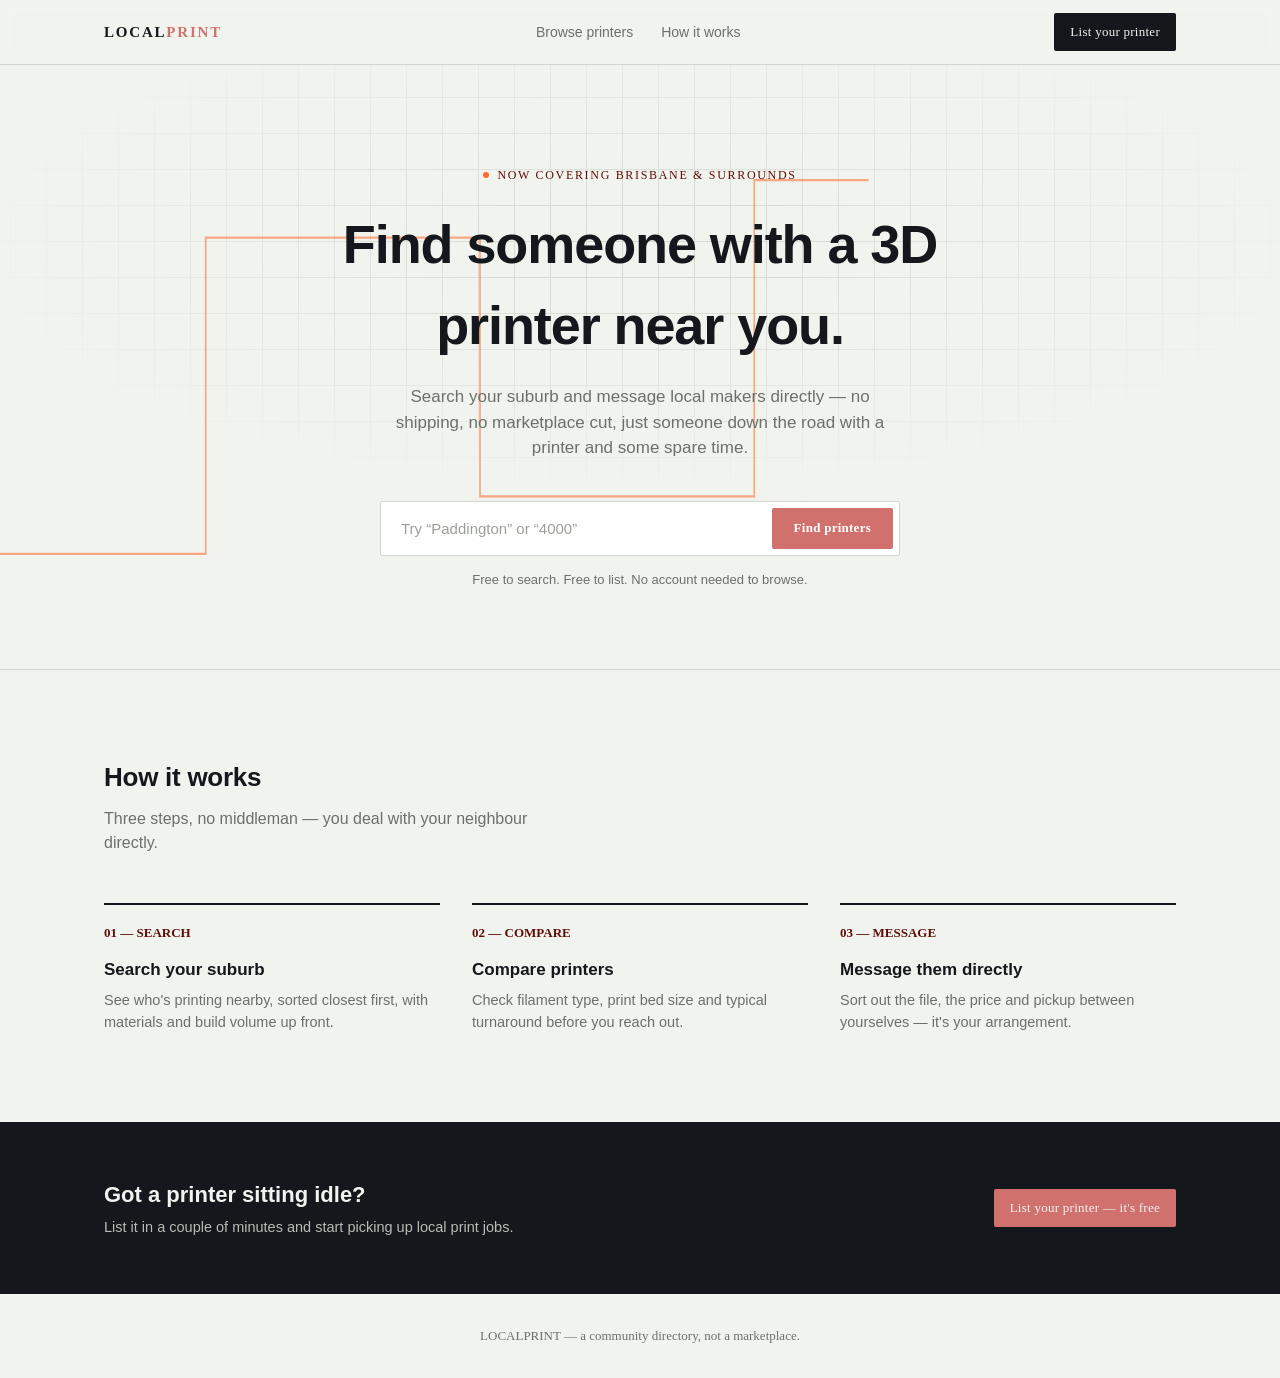
==== assets/index.html @ 0837d03c "stage 1 htmls and basic database" ====
<!DOCTYPE html>
<html lang="en-AU">
<head>
<meta charset="UTF-8">
<meta name="viewport" content="width=device-width, initial-scale=1.0">
<title>LocalPrint — Find a 3D printer near you</title>
<link rel="stylesheet" href="theme.css">
<style>
  *{box-sizing:border-box; margin:0; padding:0;}
  html{scroll-behavior:smooth;}
  body{
    background:var(--paper);
    color:var(--ink);
    font-family:var(--font-body);
    line-height:1.5;
    -webkit-font-smoothing:antialiased;
  }
  .mono{font-family:var(--font-mono);}
  a{color:inherit;}
  .wrap{max-width:1120px; margin:0 auto; padding:0 24px;}

  /* Header */
  header{
    position:sticky; top:0; z-index:20;
    background:rgba(241,243,239,0.92);
    backdrop-filter:blur(6px);
    border-bottom:1px solid var(--line);
  }
  .nav{
    display:flex; align-items:center; justify-content:space-between;
    height:64px;
  }
  .wordmark{
    font-family:var(--font-mono);
    font-weight:600;
    font-size:15px;
    letter-spacing:0.12em;
    text-decoration:none;
  }
  .wordmark span{color:var(--light-red);}
  .navlinks{display:flex; gap:28px; align-items:center; list-style:none;}
  .navlinks a{
    font-size:14px; text-decoration:none; color:var(--muted);
    transition:color .15s ease;
  }
  .navlinks a:hover, .navlinks a:focus-visible{color:var(--ink);}
  .btn-list{
    font-family:var(--font-mono);
    font-size:13px; font-weight:500;
    background:var(--ink); color:var(--paper);
    padding:9px 16px; border-radius:var(--radius);
    text-decoration:none; letter-spacing:0.02em;
    transition:background .15s ease;
  }
  .btn-list:hover, .btn-list:focus-visible{background:var(--red);}

  /* Hero */
  .hero{
    position:relative;
    overflow:hidden;
    border-bottom:1px solid var(--line);
    background-image:
      linear-gradient(var(--line) 1px, transparent 1px),
      linear-gradient(90deg, var(--line) 1px, transparent 1px);
    background-size:36px 36px;
    background-position:center;
  }
  .hero::before{
    content:"";
    position:absolute; inset:0;
    background:radial-gradient(ellipse 70% 55% at 50% 30%, rgba(241,243,239,0) 0%, var(--paper) 78%);
    pointer-events:none;
  }
  .hero-inner{
    position:relative; z-index:2;
    padding:96px 24px 80px;
    text-align:center;
  }
  .eyebrow{
    font-family:var(--font-mono);
    font-size:12px; letter-spacing:0.14em; text-transform:uppercase;
    color:var(--red);
    display:inline-flex; align-items:center; gap:8px;
    margin-bottom:20px;
  }
  .eyebrow .dot{
    width:6px; height:6px; border-radius:50%; background:var(--signal);
    animation:pulse 2.2s ease-in-out infinite;
  }
  @keyframes pulse{
    0%,100%{opacity:1;} 50%{opacity:.35;}
  }
  h1{
    font-size:clamp(32px, 5vw, 54px);
    font-weight:700;
    letter-spacing:-0.02em;
    max-width:760px;
    margin:0 auto 18px;
  }
  .hero p.sub{
    max-width:520px; margin:0 auto 40px;
    color:var(--muted);
    font-size:17px;
  }
  .searchbox{
    display:flex; max-width:520px; margin:0 auto;
    background:var(--paper-raised);
    border:1px solid var(--line);
    border-radius:var(--radius);
    padding:6px;
    gap:6px;
  }
  .searchbox input{
    flex:1;
    border:none; outline:none; background:transparent;
    font-family:var(--font-body);
    font-size:15px;
    padding:12px 14px;
    color:var(--ink);
  }
  .searchbox input::placeholder{color:#9AA098;}
  .searchbox button{
    font-family:var(--font-mono);
    font-weight:600; font-size:13px; letter-spacing:0.02em;
    background:var(--light-red); color:#fff;
    border:none; border-radius:var(--radius);
    padding:0 22px;
    cursor:pointer;
    transition:background .15s ease;
  }
  .searchbox button:hover, .searchbox button:focus-visible{background:var(--red);}
  .hint{
    margin-top:14px; font-size:13px; color:var(--muted);
  }

  /* nozzle path svg */
  .nozzle-svg{
    position:absolute; inset:0; width:100%; height:100%;
    z-index:1;
  }
  .nozzle-path{
    fill:none;
    stroke:var(--signal);
    stroke-width:1.5;
    opacity:0.55;
  }
  @media (prefers-reduced-motion: no-preference){
    .nozzle-path{
      stroke-dasharray:1400;
      stroke-dashoffset:1400;
      animation:draw 2s cubic-bezier(.4,0,.2,1) forwards .2s;
    }
  }
  @keyframes draw{ to{stroke-dashoffset:0;} }

  /* How it works */
  .how{padding:88px 24px;}
  .how h2{
    font-size:26px; margin-bottom:10px; letter-spacing:-0.01em;
  }
  .how p.lede{color:var(--muted); max-width:480px; margin-bottom:48px;}
  .steps{
    display:grid; grid-template-columns:repeat(3, 1fr); gap:32px;
  }
  .step{
    border-top:2px solid var(--ink);
    padding-top:18px;
  }
  .step .num{
    font-family:var(--font-mono);
    font-size:13px; color:var(--red); font-weight:600;
    display:block; margin-bottom:14px;
  }
  .step h3{font-size:17px; margin-bottom:8px;}
  .step p{color:var(--muted); font-size:14.5px;}

  /* CTA strip */
  .cta{
    background:var(--ink); color:var(--paper);
    padding:56px 24px;
  }
  .cta-inner{
    display:flex; align-items:center; justify-content:space-between; gap:24px;
    flex-wrap:wrap;
  }
  .cta h3{font-size:22px; font-weight:600; max-width:420px;}
  .cta p{color:#B7BDB2; font-size:14.5px; margin-top:6px; max-width:420px;}
  .cta .btn-list{background:var(--light-red);}
  .cta .btn-list:hover{background:#22b5ab;}

  footer{
    padding:32px 24px; text-align:center;
    font-size:13px; color:var(--muted);
    font-family:var(--font-mono);
  }

  @media (max-width:760px){
    .steps{grid-template-columns:1fr;}
    .navlinks{display:none;}
    .searchbox{flex-direction:column;}
    .searchbox button{padding:12px; margin-top:2px;}
  }
</style>
</head>
<body>

<header>
  <div class="wrap nav">
    <a href="index.html" class="wordmark">LOCAL<span>PRINT</span></a>
    <ul class="navlinks">
      <li><a href="search.html">Browse printers</a></li>
      <li><a href="#how">How it works</a></li>
    </ul>
    <a href="signup.html" class="btn-list">List your printer</a>
  </div>
</header>

<section class="hero">
  <svg class="nozzle-svg" viewBox="0 0 1120 420" preserveAspectRatio="none" aria-hidden="true">
    <path class="nozzle-path" d="M -20 340 L 180 340 L 180 120 L 420 120 L 420 300 L 660 300 L 660 80 L 900 80 L 900 260 L 1140 260" />
  </svg>
  <div class="hero-inner">
    <span class="eyebrow"><span class="dot"></span> Now covering Brisbane &amp; surrounds</span>
    <h1>Find someone with a 3D printer near you.</h1>
    <p class="sub">Search your suburb and message local makers directly — no shipping, no marketplace cut, just someone down the road with a printer and some spare time.</p>
    <form class="searchbox" onsubmit="handleSearch(event)">
      <input type="text" id="suburbInput" placeholder="Try “Paddington” or “4000”" autocomplete="off">
      <button type="submit">Find printers</button>
    </form>
    <p class="hint">Free to search. Free to list. No account needed to browse.</p>
  </div>
</section>

<section class="how" id="how">
  <div class="wrap">
    <h2>How it works</h2>
    <p class="lede">Three steps, no middleman — you deal with your neighbour directly.</p>
    <div class="steps">
      <div class="step">
        <span class="num">01 — SEARCH</span>
        <h3>Search your suburb</h3>
        <p>See who's printing nearby, sorted closest first, with materials and build volume up front.</p>
      </div>
      <div class="step">
        <span class="num">02 — COMPARE</span>
        <h3>Compare printers</h3>
        <p>Check filament type, print bed size and typical turnaround before you reach out.</p>
      </div>
      <div class="step">
        <span class="num">03 — MESSAGE</span>
        <h3>Message them directly</h3>
        <p>Sort out the file, the price and pickup between yourselves — it's your arrangement.</p>
      </div>
    </div>
  </div>
</section>

<section class="cta">
  <div class="wrap cta-inner">
    <div>
      <h3>Got a printer sitting idle?</h3>
      <p>List it in a couple of minutes and start picking up local print jobs.</p>
    </div>
    <a href="signup.html" class="btn-list">List your printer — it's free</a>
  </div>
</section>

<footer>
  LOCALPRINT — a community directory, not a marketplace.
</footer>

<script>
  function handleSearch(e){
    e.preventDefault();
    const suburb = document.getElementById('suburbInput').value.trim();
    const params = suburb ? ('?suburb=' + encodeURIComponent(suburb)) : '';
    window.location.href = 'search.html' + params;
  }
</script>

</body>
</html>
---- assets/theme.css ----
/* ==========================================================================
   LOCALPRINT — THEME
   One file to control colour, type and shape across index.html, search.html
   and profile.html. Change values here, not in the individual page files.
   ========================================================================== */

:root{

  /* ---- Core palette --------------------------------------------------- */
  --ink:          #14171B;  /* primary text, dark surfaces (nameplate, buttons) */
  --paper:        #F1F3EF;  /* page background */
  --paper-raised: #FFFFFF;  /* cards, inputs, anything "lifted" off the page */
  --line:         #D2D6CD;  /* hairline borders, dividers, grid texture */
  --muted:        #6B7169;  /* secondary text, captions, labels */

  /* ---- Accents ---------------------------------------------------------
     teal   = primary action colour (buttons, links, distance readouts)
     signal = used sparingly for "live" indicators only — don't spread
              this one around, it loses meaning if everything is orange */
  --light-red:       #D0716D;
  --red:  #600D07;  /* hover/active state for teal elements */
  --signal:     #FF6A2B;

  /* ---- Status colours (used on availability dots) ---------------------- */
  --status-online:  #3FA66B;
  --status-offline: #B7BDB2;

  /* ---- Shape ------------------------------------------------------------ */
  --radius: 2px;  /* kept small/sharp on purpose — change to 8-12px for a softer look */

  /* ---- Type --------------------------------------------------------------
     display/mono = headings, data readouts, buttons, nav
     body          = paragraphs, descriptions
     Swap the font-family stacks below and update the Google Fonts <link>
     tag in each HTML file's <head> to match. */
  --font-mono: Impact, fantasy;
  --font-body: Arial, sans-serif;
}

/* ==========================================================================
   ALTERNATE THEMES
   Uncomment one block below (and comment out :root above) to preview a
   different direction. Keep variable names identical so nothing else
   needs to change in the HTML/CSS.
   ========================================================================== */

/* ---- Alt 1: Dark workshop (near-black base, amber accent) --------------
:root{
  --ink:          #F1F3EF;
  --paper:        #16181C;
  --paper-raised: #1F2226;
  --line:         #33373C;
  --muted:        #9AA098;
  --teal:         #E8A33D;
  --teal-deep:    #C9862A;
  --signal:       #FF6A2B;
  --status-online:  #4CC48A;
  --status-offline: #5B615C;
  --radius: 2px;
  --font-mono: 'IBM Plex Mono', monospace;
  --font-body: 'IBM Plex Sans', sans-serif;
}
*/

/* ---- Alt 2: Blueprint (cool blues, technical drawing feel) -------------
:root{
  --ink:          #10233F;
  --paper:        #F4F7FA;
  --paper-raised: #FFFFFF;
  --line:         #C7D3E0;
  --muted:        #5C7089;
  --teal:         #2E6FE8;
  --teal-deep:    #1F52B8;
  --signal:       #E8542E;
  --status-online:  #2F9E6E;
  --status-offline: #A6B3C2;
  --radius: 2px;
  --font-mono: 'IBM Plex Mono', monospace;
  --font-body: 'IBM Plex Sans', sans-serif;
}
*/

/* ---- Alt 3: Soft/rounded (friendlier, less "spec sheet") ---------------
:root{
  --ink:          #232323;
  --paper:        #FAFAF8;
  --paper-raised: #FFFFFF;
  --line:         #E4E4E0;
  --muted:        #7A7A73;
  --teal:         #2FA88C;
  --teal-deep:    #21806B;
  --signal:       #FF7A47;
  --status-online:  #3FA66B;
  --status-offline: #C7C7C1;
  --radius: 10px;
  --font-mono: 'IBM Plex Mono', monospace;
  --font-body: 'IBM Plex Sans', sans-serif;
}
*/
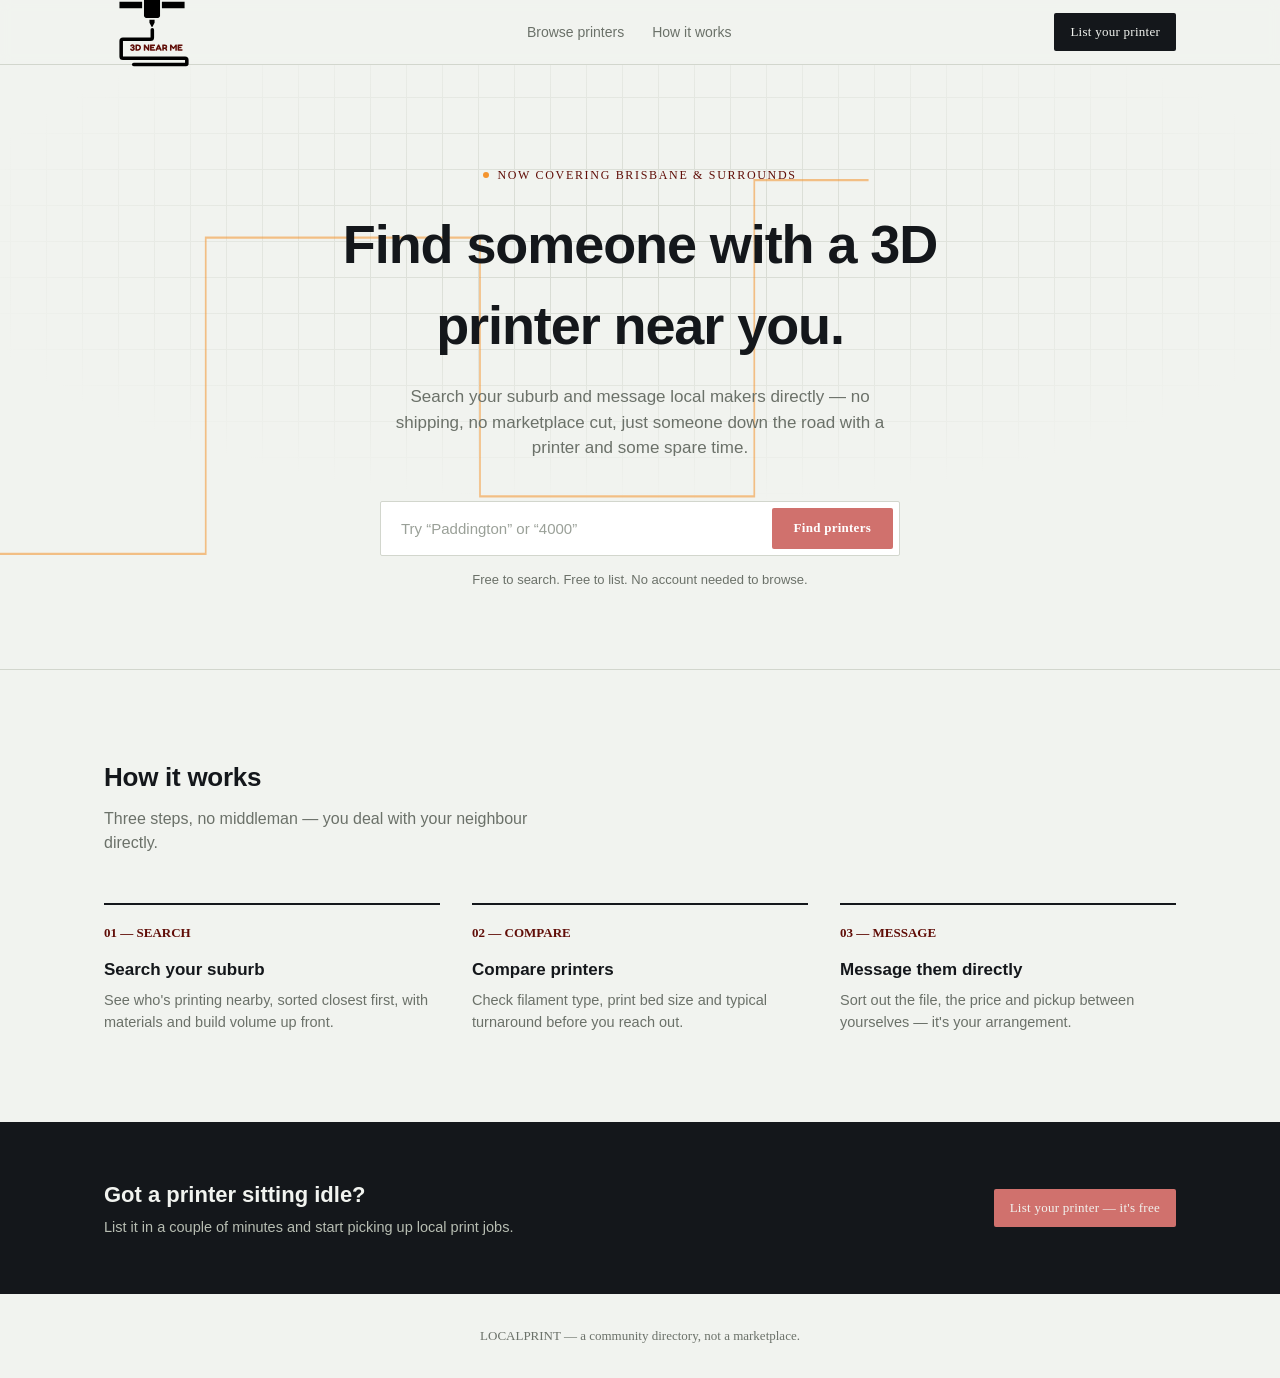
==== commit 65375133: "added signup" ====
--- a/assets/index.html
+++ b/assets/index.html
@@ -206,7 +206,7 @@
 
 <header>
   <div class="wrap nav">
-    <a href="index.html" class="wordmark">LOCAL<span>PRINT</span></a>
+    <img width=100 height=100 src="logo.svg" > </img>
     <ul class="navlinks">
       <li><a href="search.html">Browse printers</a></li>
       <li><a href="#how">How it works</a></li>
--- a/assets/theme.css
+++ b/assets/theme.css
@@ -19,10 +19,10 @@
               this one around, it loses meaning if everything is orange */
   --light-red:       #D0716D;
   --red:  #600D07;  /* hover/active state for teal elements */
-  --signal:     #FF6A2B;
+  --signal:     #F4942F;
 
   /* ---- Status colours (used on availability dots) ---------------------- */
-  --status-online:  #3FA66B;
+  --status-online:  #B8230D;
   --status-offline: #B7BDB2;
 
   /* ---- Shape ------------------------------------------------------------ */
